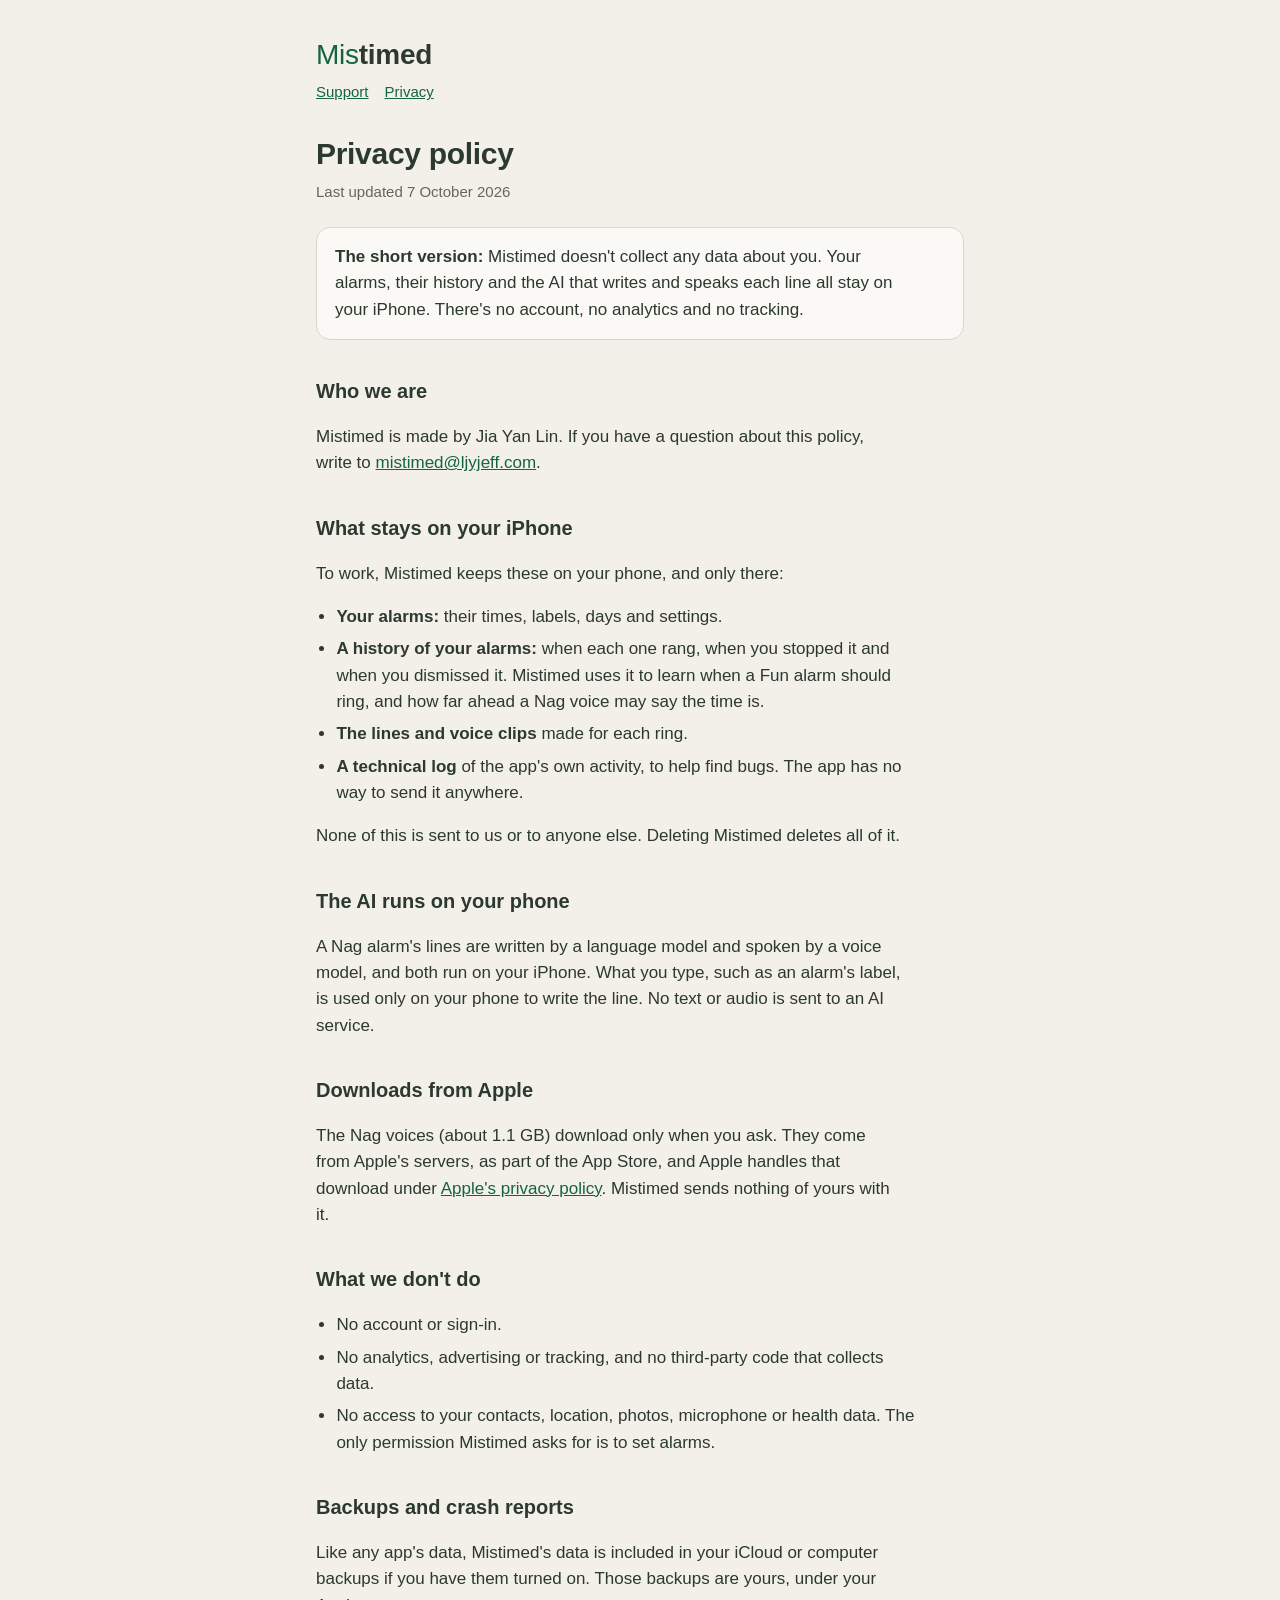
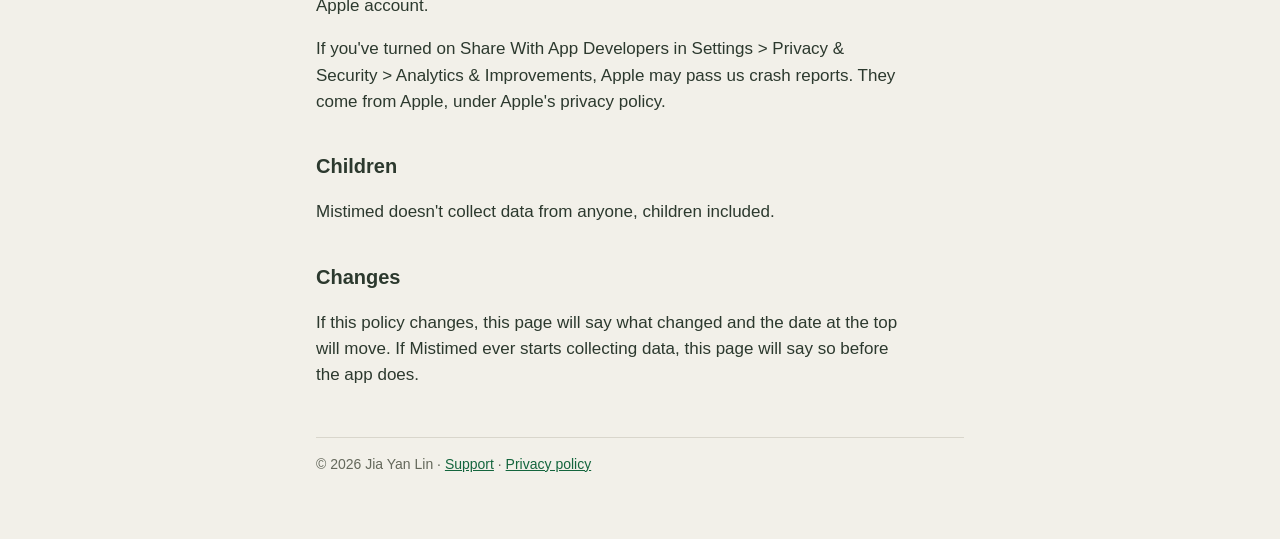
==== privacy.html @ e326eb6f "ljyjeff.com: coming-soon landing page, Mistimed privacy and support pages Moved from the Earlier rep" ====
<!doctype html>
<html lang="en">
<head>
<meta charset="utf-8">
<meta name="viewport" content="width=device-width, initial-scale=1">
<title>Mistimed privacy policy</title>
<meta name="description" content="Mistimed doesn't collect your data. Your alarms, their history and the AI that writes and speaks each line all stay on your iPhone.">
<link rel="stylesheet" href="style.css">
</head>
<body>
<main>
  <header>
    <a class="wordmark" href="./"><span class="mis">Mis</span>timed</a>
    <nav><a href="support.html">Support</a><a href="privacy.html">Privacy</a></nav>
  </header>

  <h1>Privacy policy</h1>
  <p class="meta">Last updated 7 October 2026</p>

  <div class="card">
    <p><strong>The short version:</strong> Mistimed doesn't collect any data about you. Your alarms, their history and the AI that writes and speaks each line all stay on your iPhone. There's no account, no analytics and no tracking.</p>
  </div>

  <h2>Who we are</h2>
  <p>Mistimed is made by Jia Yan Lin. If you have a question about this policy, write to <a href="mailto:mistimed@ljyjeff.com">mistimed@ljyjeff.com</a>.</p>

  <h2>What stays on your iPhone</h2>
  <p>To work, Mistimed keeps these on your phone, and only there:</p>
  <ul>
    <li><strong>Your alarms:</strong> their times, labels, days and settings.</li>
    <li><strong>A history of your alarms:</strong> when each one rang, when you stopped it and when you dismissed it. Mistimed uses it to learn when a Fun alarm should ring, and how far ahead a Nag voice may say the time is.</li>
    <li><strong>The lines and voice clips</strong> made for each ring.</li>
    <li><strong>A technical log</strong> of the app's own activity, to help find bugs. The app has no way to send it anywhere.</li>
  </ul>
  <p>None of this is sent to us or to anyone else. Deleting Mistimed deletes all of it.</p>

  <h2>The AI runs on your phone</h2>
  <p>A Nag alarm's lines are written by a language model and spoken by a voice model, and both run on your iPhone. What you type, such as an alarm's label, is used only on your phone to write the line. No text or audio is sent to an AI service.</p>

  <h2>Downloads from Apple</h2>
  <p>The Nag voices (about 1.1 GB) download only when you ask. They come from Apple's servers, as part of the App Store, and Apple handles that download under <a href="https://www.apple.com/legal/privacy/">Apple's privacy policy</a>. Mistimed sends nothing of yours with it.</p>

  <h2>What we don't do</h2>
  <ul>
    <li>No account or sign-in.</li>
    <li>No analytics, advertising or tracking, and no third-party code that collects data.</li>
    <li>No access to your contacts, location, photos, microphone or health data. The only permission Mistimed asks for is to set alarms.</li>
  </ul>

  <h2>Backups and crash reports</h2>
  <p>Like any app's data, Mistimed's data is included in your iCloud or computer backups if you have them turned on. Those backups are yours, under your Apple account.</p>
  <p>If you've turned on Share With App Developers in Settings &gt; Privacy &amp; Security &gt; Analytics &amp; Improvements, Apple may pass us crash reports. They come from Apple, under Apple's privacy policy.</p>

  <h2>Children</h2>
  <p>Mistimed doesn't collect data from anyone, children included.</p>

  <h2>Changes</h2>
  <p>If this policy changes, this page will say what changed and the date at the top will move. If Mistimed ever starts collecting data, this page will say so before the app does.</p>

  <footer>&copy; 2026 Jia Yan Lin &middot; <a href="support.html">Support</a> &middot; <a href="privacy.html">Privacy policy</a></footer>
</main>
</body>
</html>
---- style.css ----
/* Mistimed public pages (privacy policy, support). Colours from
   specs/design/tokens.json: the light and dark roles. */
:root {
  --bg: #F2F0E9;
  --ink: #2C392E;
  --ink-2: #64685B;
  --accent: #14653D;
  --rule: #D9D6CC;
  --card: #FAF9F5;
  color-scheme: light dark;
}
@media (prefers-color-scheme: dark) {
  :root {
    --bg: #222823;
    --ink: #D3D1C8;
    --ink-2: #A5A69A;
    --accent: #69BF8C;
    --rule: #3A423B;
    --card: #2A312B;
  }
}
* { box-sizing: border-box; }
html { -webkit-text-size-adjust: 100%; }
body {
  margin: 0;
  background: var(--bg);
  color: var(--ink);
  font: 17px/1.55 -apple-system, BlinkMacSystemFont, "SF Pro Text", "Helvetica Neue", Arial, sans-serif;
}
main {
  max-width: 680px;
  margin: 0 auto;
  padding: 40px 16px 64px;
}
header { margin-bottom: 32px; }
.wordmark {
  font: 700 28px/1.1 -apple-system, BlinkMacSystemFont, "SF Pro Display", "Helvetica Neue", Arial, sans-serif;
  letter-spacing: -0.01em;
  color: var(--ink);
  text-decoration: none;
}
.wordmark .mis { color: var(--accent); font-weight: 500; }
nav { margin-top: 8px; font-size: 15px; }
nav a { margin-right: 16px; }
h1 { font-size: 30px; line-height: 1.2; margin: 0 0 8px; letter-spacing: -0.01em; }
h2 { font-size: 20px; margin: 36px 0 8px; }
p, li { max-width: 62ch; }
ul { padding-left: 1.2em; }
li { margin: 6px 0; }
a { color: var(--accent); }
.meta { color: var(--ink-2); font-size: 15px; margin: 0 0 24px; }
.lead { font-size: 19px; }
.card {
  background: var(--card);
  border: 1px solid var(--rule);
  border-radius: 14px;
  padding: 16px 18px;
  margin: 20px 0;
}
.card p { margin: 0; }
footer {
  margin-top: 48px;
  padding-top: 16px;
  border-top: 1px solid var(--rule);
  color: var(--ink-2);
  font-size: 14px;
}

/* Landing page (index.html): the app's Welcome screen as a web hero.
   Deep green and wake green are fixed, as on the Welcome screen. */
.hero {
  background: #104C2D;
  color: #F2F0E9;
  overflow: hidden;
  position: relative;
}
.hero-inner {
  max-width: 680px;
  margin: 0 auto;
  padding: 32px 16px 40px;
  position: relative;
}
.hero .wordmark { color: #F2F0E9; font-size: 32px; }
.hero .wordmark .mis { color: #7CD69F; font-weight: 400; position: relative; top: 0.06em; }
.pill {
  display: inline-block;
  margin: 28px 0 16px;
  padding: 6px 12px;
  border-radius: 999px;
  background: rgba(124, 214, 159, 0.16);
  color: #7CD69F;
  font-size: 14px;
  font-weight: 600;
  letter-spacing: 0.01em;
}
.hero h1 { font-size: 36px; color: #F2F0E9; max-width: 16ch; }
.hero p.sub { color: #CFE3D6; font-size: 18px; margin: 12px 0 0; max-width: 34ch; }
.scene {
  margin-top: 32px;
  display: flex;
  flex-wrap: wrap;
  align-items: center;
  gap: 20px;
}
.bubble {
  background: #FEE5DC;
  color: #7D3414;
  border-radius: 18px 18px 18px 4px;
  padding: 14px 18px;
  font-size: 19px;
  font-weight: 600;
  max-width: 230px;
}
.bubble small { display: block; font-size: 13px; font-weight: 500; opacity: 0.8; margin-bottom: 4px; }
.clock {
  position: relative;
  width: 168px;
  height: 168px;
  display: grid;
  place-items: center;
  text-align: center;
}
.clock::before {
  content: "";
  position: absolute;
  inset: 0;
  border-radius: 50%;
  background: repeating-radial-gradient(circle, rgba(124, 214, 159, 0.22) 0 1px, transparent 1px 14px);
}
.clock .time {
  position: relative;
  font: 600 52px/1 -apple-system, BlinkMacSystemFont, "SF Pro Display", "Helvetica Neue", Arial, sans-serif;
  font-variant-numeric: tabular-nums;
  color: #F2F0E9;
}
.chip {
  position: relative;
  display: inline-block;
  margin-top: 8px;
  padding: 3px 10px;
  border-radius: 999px;
  background: #7CD69F;
  color: #104C2D;
  font-size: 13px;
  font-weight: 700;
}
.features { list-style: none; padding: 0; margin: 8px 0 0; display: grid; gap: 12px; }
.features li {
  margin: 0;
  max-width: none;
  background: var(--card);
  border: 1px solid var(--rule);
  border-radius: 14px;
  padding: 14px 16px;
}
.features strong { display: block; font-size: 17px; margin-bottom: 2px; }
.features span { color: var(--ink-2); font-size: 16px; }
@media (min-width: 600px) {
  .features { grid-template-columns: 1fr 1fr; }
  .hero h1 { font-size: 44px; }
}
.hero + main { padding-top: 8px; }
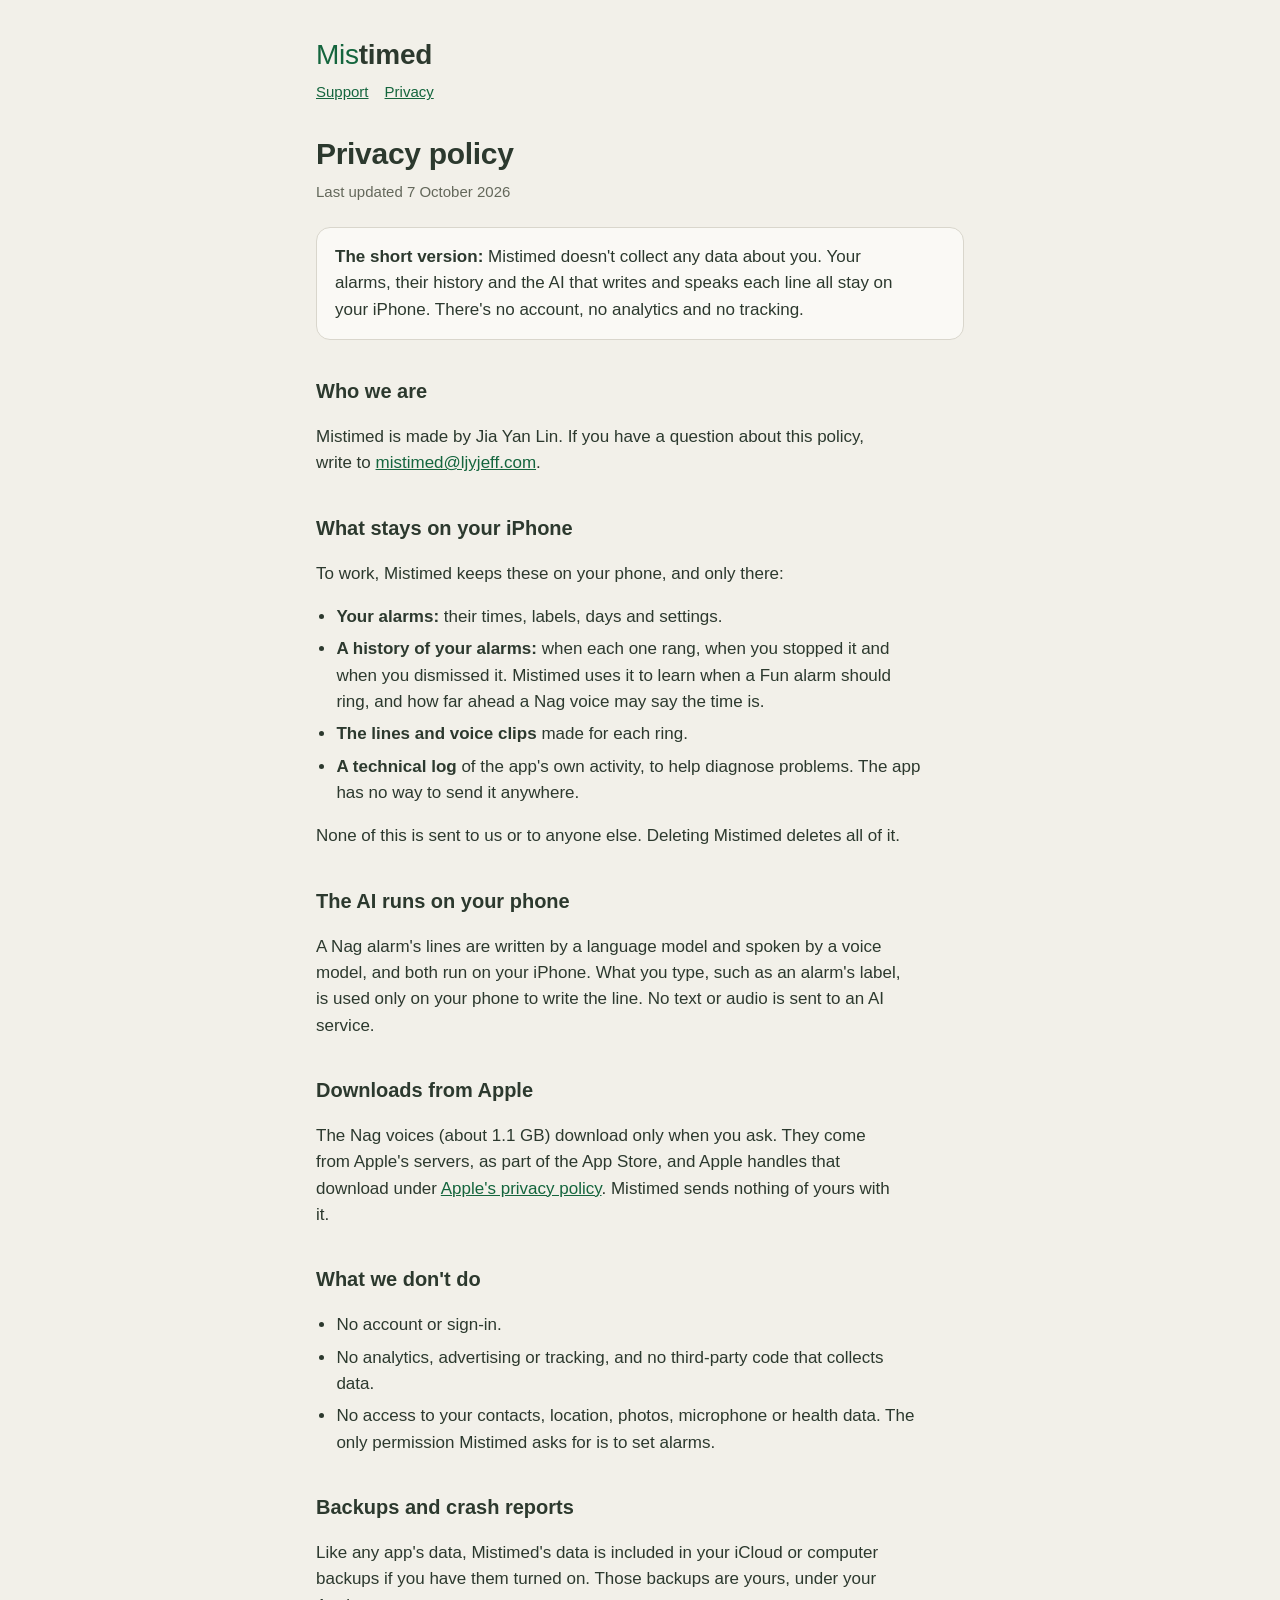
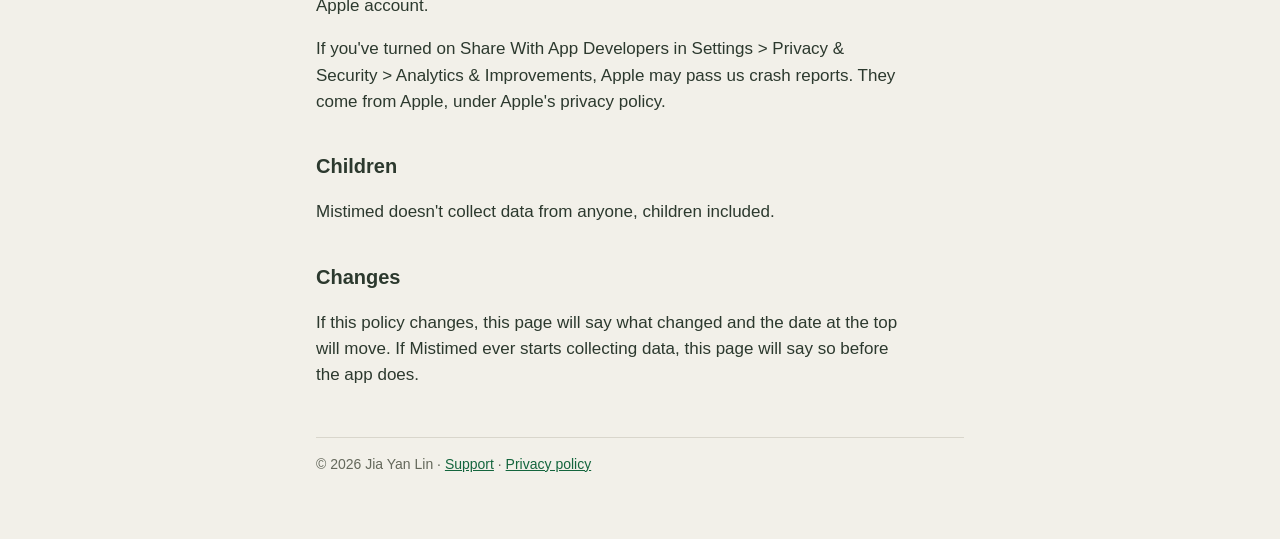
==== commit bb91c018: "Support and privacy pages: clearer, friendlier wording Co-Authored-By: Claude Opus 5.5 <noreply@anth" ====
--- a/privacy.html
+++ b/privacy.html
@@ -30,7 +30,7 @@
     <li><strong>Your alarms:</strong> their times, labels, days and settings.</li>
     <li><strong>A history of your alarms:</strong> when each one rang, when you stopped it and when you dismissed it. Mistimed uses it to learn when a Fun alarm should ring, and how far ahead a Nag voice may say the time is.</li>
     <li><strong>The lines and voice clips</strong> made for each ring.</li>
-    <li><strong>A technical log</strong> of the app's own activity, to help find bugs. The app has no way to send it anywhere.</li>
+    <li><strong>A technical log</strong> of the app's own activity, to help diagnose problems. The app has no way to send it anywhere.</li>
   </ul>
   <p>None of this is sent to us or to anyone else. Deleting Mistimed deletes all of it.</p>
 
